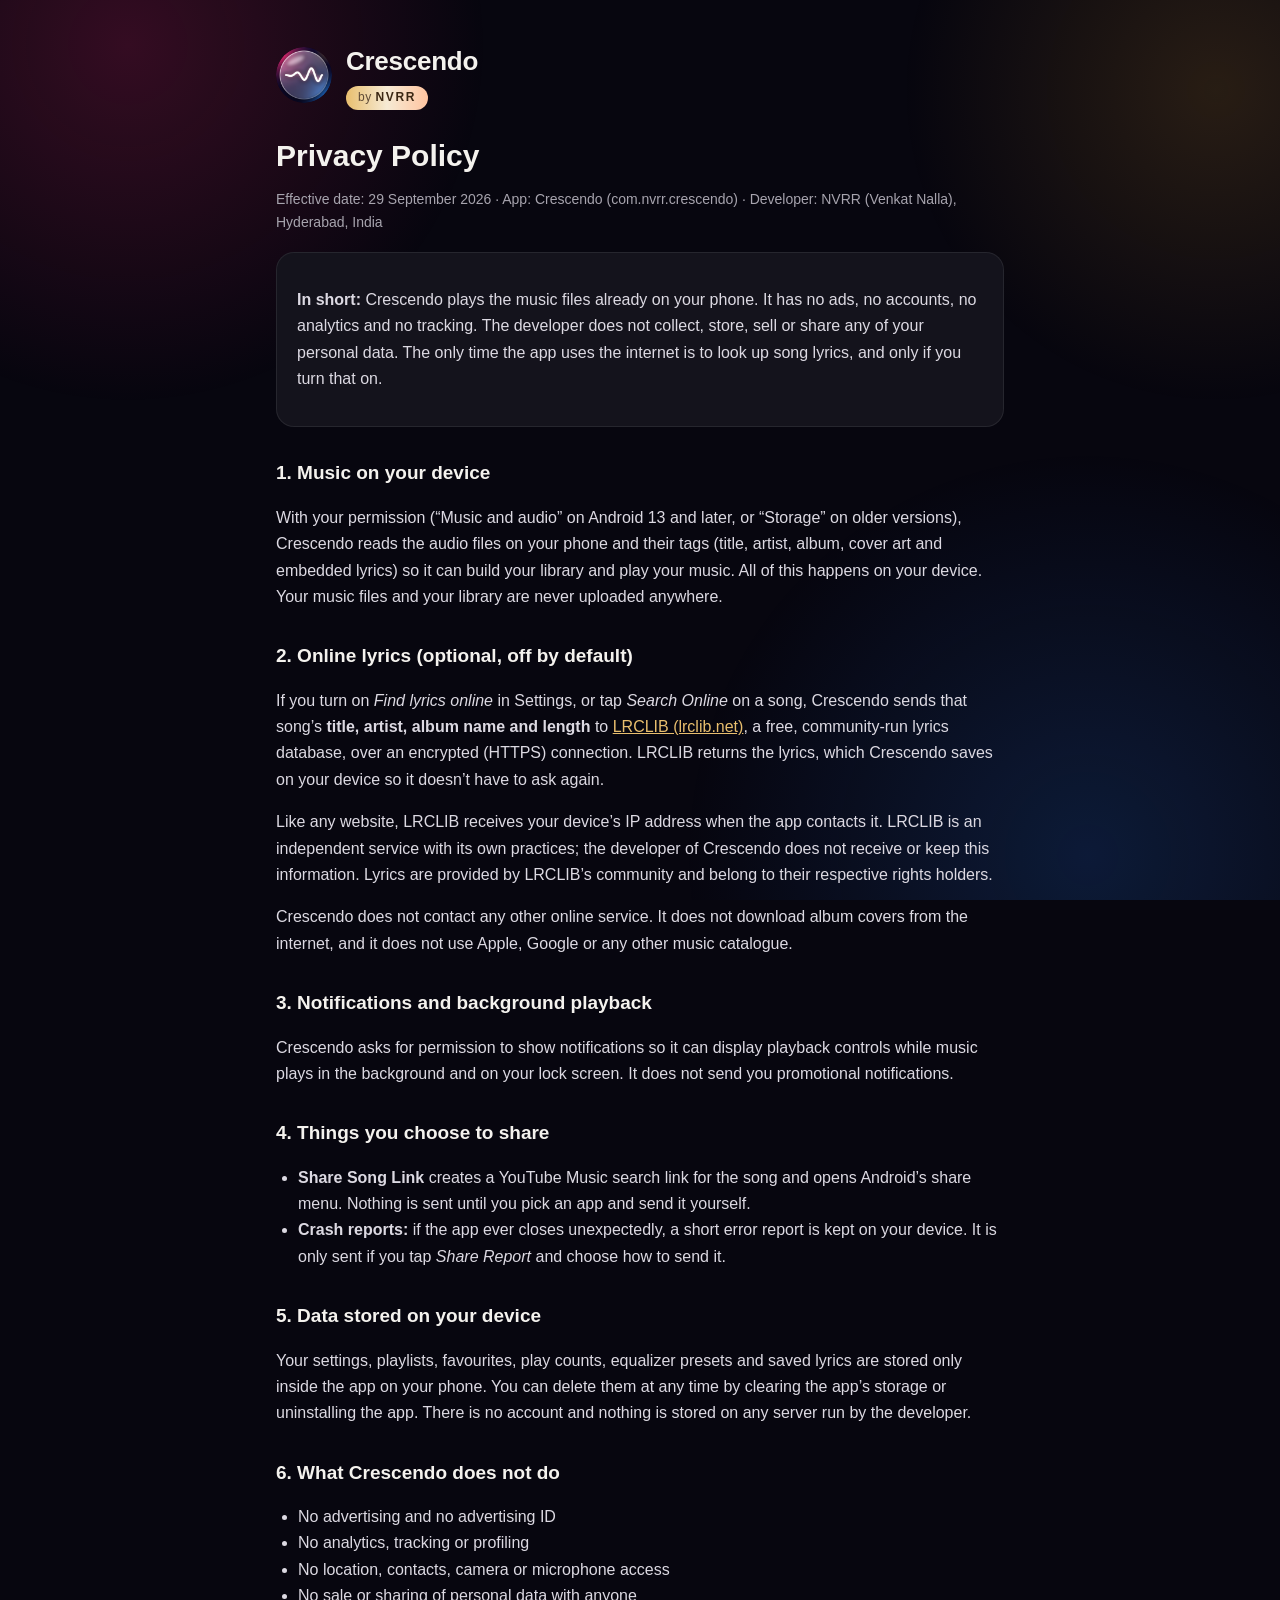
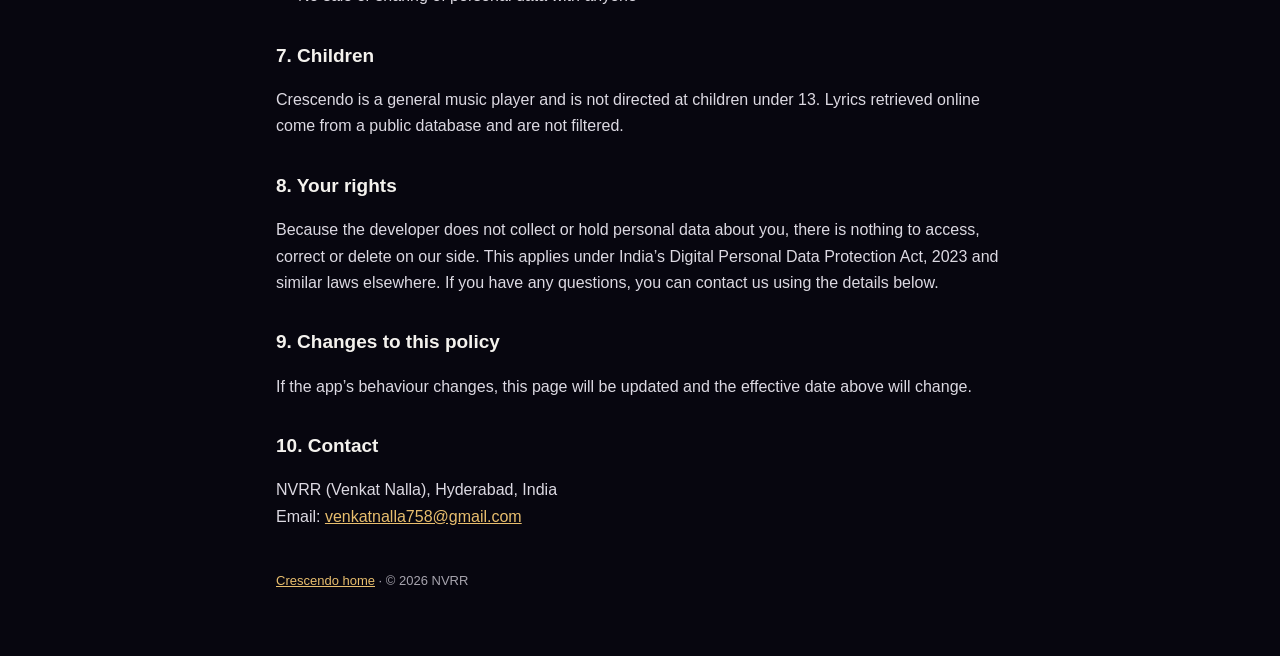
==== privacy.html @ ac02c3dc "Add Crescendo website and privacy policy Co-Authored-By: Claude Opus 5.5 <noreply@anthropic.com> Cla" ====
<!doctype html>
<html lang="en">
<head>
<meta charset="utf-8">
<meta name="viewport" content="width=device-width,initial-scale=1">
<title>Crescendo – Privacy Policy</title>
<meta name="description" content="Privacy policy for the Crescendo music player for Android, by NVRR.">
<link rel="icon" href="logo.png">
<link rel="stylesheet" href="style.css">
</head>
<body>
<main>
  <header>
    <img src="logo.png" alt="">
    <div>
      <div class="name">Crescendo</div>
      <div class="pill"><span>by </span>NVRR</div>
    </div>
  </header>

  <h1>Privacy Policy</h1>
  <p class="muted">Effective date: 29 September 2026 · App: Crescendo (com.nvrr.crescendo) · Developer: NVRR (Venkat Nalla), Hyderabad, India</p>

  <div class="card">
    <p><strong>In short:</strong> Crescendo plays the music files already on your phone. It has no ads, no accounts, no analytics and no tracking. The developer does not collect, store, sell or share any of your personal data. The only time the app uses the internet is to look up song lyrics, and only if you turn that on.</p>
  </div>

  <h2>1. Music on your device</h2>
  <p>With your permission (“Music and audio” on Android 13 and later, or “Storage” on older versions), Crescendo reads the audio files on your phone and their tags (title, artist, album, cover art and embedded lyrics) so it can build your library and play your music. All of this happens on your device. Your music files and your library are never uploaded anywhere.</p>

  <h2>2. Online lyrics (optional, off by default)</h2>
  <p>If you turn on <em>Find lyrics online</em> in Settings, or tap <em>Search Online</em> on a song, Crescendo sends that song’s <strong>title, artist, album name and length</strong> to <a href="https://lrclib.net" rel="noopener">LRCLIB (lrclib.net)</a>, a free, community-run lyrics database, over an encrypted (HTTPS) connection. LRCLIB returns the lyrics, which Crescendo saves on your device so it doesn’t have to ask again.</p>
  <p>Like any website, LRCLIB receives your device’s IP address when the app contacts it. LRCLIB is an independent service with its own practices; the developer of Crescendo does not receive or keep this information. Lyrics are provided by LRCLIB’s community and belong to their respective rights holders.</p>
  <p>Crescendo does not contact any other online service. It does not download album covers from the internet, and it does not use Apple, Google or any other music catalogue.</p>

  <h2>3. Notifications and background playback</h2>
  <p>Crescendo asks for permission to show notifications so it can display playback controls while music plays in the background and on your lock screen. It does not send you promotional notifications.</p>

  <h2>4. Things you choose to share</h2>
  <ul>
    <li><strong>Share Song Link</strong> creates a YouTube Music search link for the song and opens Android’s share menu. Nothing is sent until you pick an app and send it yourself.</li>
    <li><strong>Crash reports:</strong> if the app ever closes unexpectedly, a short error report is kept on your device. It is only sent if you tap <em>Share Report</em> and choose how to send it.</li>
  </ul>

  <h2>5. Data stored on your device</h2>
  <p>Your settings, playlists, favourites, play counts, equalizer presets and saved lyrics are stored only inside the app on your phone. You can delete them at any time by clearing the app’s storage or uninstalling the app. There is no account and nothing is stored on any server run by the developer.</p>

  <h2>6. What Crescendo does not do</h2>
  <ul>
    <li>No advertising and no advertising ID</li>
    <li>No analytics, tracking or profiling</li>
    <li>No location, contacts, camera or microphone access</li>
    <li>No sale or sharing of personal data with anyone</li>
  </ul>

  <h2>7. Children</h2>
  <p>Crescendo is a general music player and is not directed at children under 13. Lyrics retrieved online come from a public database and are not filtered.</p>

  <h2>8. Your rights</h2>
  <p>Because the developer does not collect or hold personal data about you, there is nothing to access, correct or delete on our side. This applies under India’s Digital Personal Data Protection Act, 2023 and similar laws elsewhere. If you have any questions, you can contact us using the details below.</p>

  <h2>9. Changes to this policy</h2>
  <p>If the app’s behaviour changes, this page will be updated and the effective date above will change.</p>

  <h2>10. Contact</h2>
  <p>NVRR (Venkat Nalla), Hyderabad, India<br>Email: <a href="mailto:venkatnalla758@gmail.com">venkatnalla758@gmail.com</a></p>

  <footer><a href="index.html">Crescendo home</a> · © 2026 NVRR</footer>
</main>
</body>
</html>
---- style.css ----
:root{--bg:#07060f;--card:#14131c;--text:#f4f2ee;--dim:#a7a4ae;--gold:#e8be6e;--cream:#f6ead4;--peach:#ffc4a0;--pink:#ff7aa8;--blue:#6fa8ff}
*{box-sizing:border-box}
html{-webkit-text-size-adjust:100%}
body{margin:0;background:var(--bg);color:var(--text);font:16px/1.65 -apple-system,BlinkMacSystemFont,"Segoe UI",Roboto,Inter,Arial,sans-serif}
body::before{content:"";position:fixed;inset:0;z-index:-1;background:
 radial-gradient(40vmax 40vmax at 10% 5%,#ec286e33,transparent 70%),
 radial-gradient(35vmax 35vmax at 95% 10%,#e6a03226,transparent 70%),
 radial-gradient(45vmax 45vmax at 85% 95%,#2878f02e,transparent 70%)}
main{max-width:760px;margin:0 auto;padding:40px 16px 64px}
header{display:flex;align-items:center;gap:14px;margin-bottom:28px}
header img{width:56px;height:56px;border-radius:50%}
header .name{font-size:26px;font-weight:600;letter-spacing:-.01em}
.pill{display:inline-block;margin-top:2px;padding:2px 12px;border-radius:999px;font-size:12px;font-weight:700;letter-spacing:.14em;color:#3c2814;background:linear-gradient(90deg,var(--gold),var(--cream),var(--peach))}
.pill span{font-weight:400;letter-spacing:.04em;color:#5f4b37}
h1{font-size:30px;line-height:1.2;margin:8px 0 6px}
h2{font-size:19px;margin:30px 0 8px}
p,li{color:#dcd9e2}
.muted{color:var(--dim);font-size:14px}
.card{background:var(--card);border:1px solid #ffffff14;border-radius:18px;padding:18px 20px;margin:18px 0}
a{color:var(--gold)}
ul{padding-left:22px}
footer{margin-top:40px;color:var(--dim);font-size:13px}
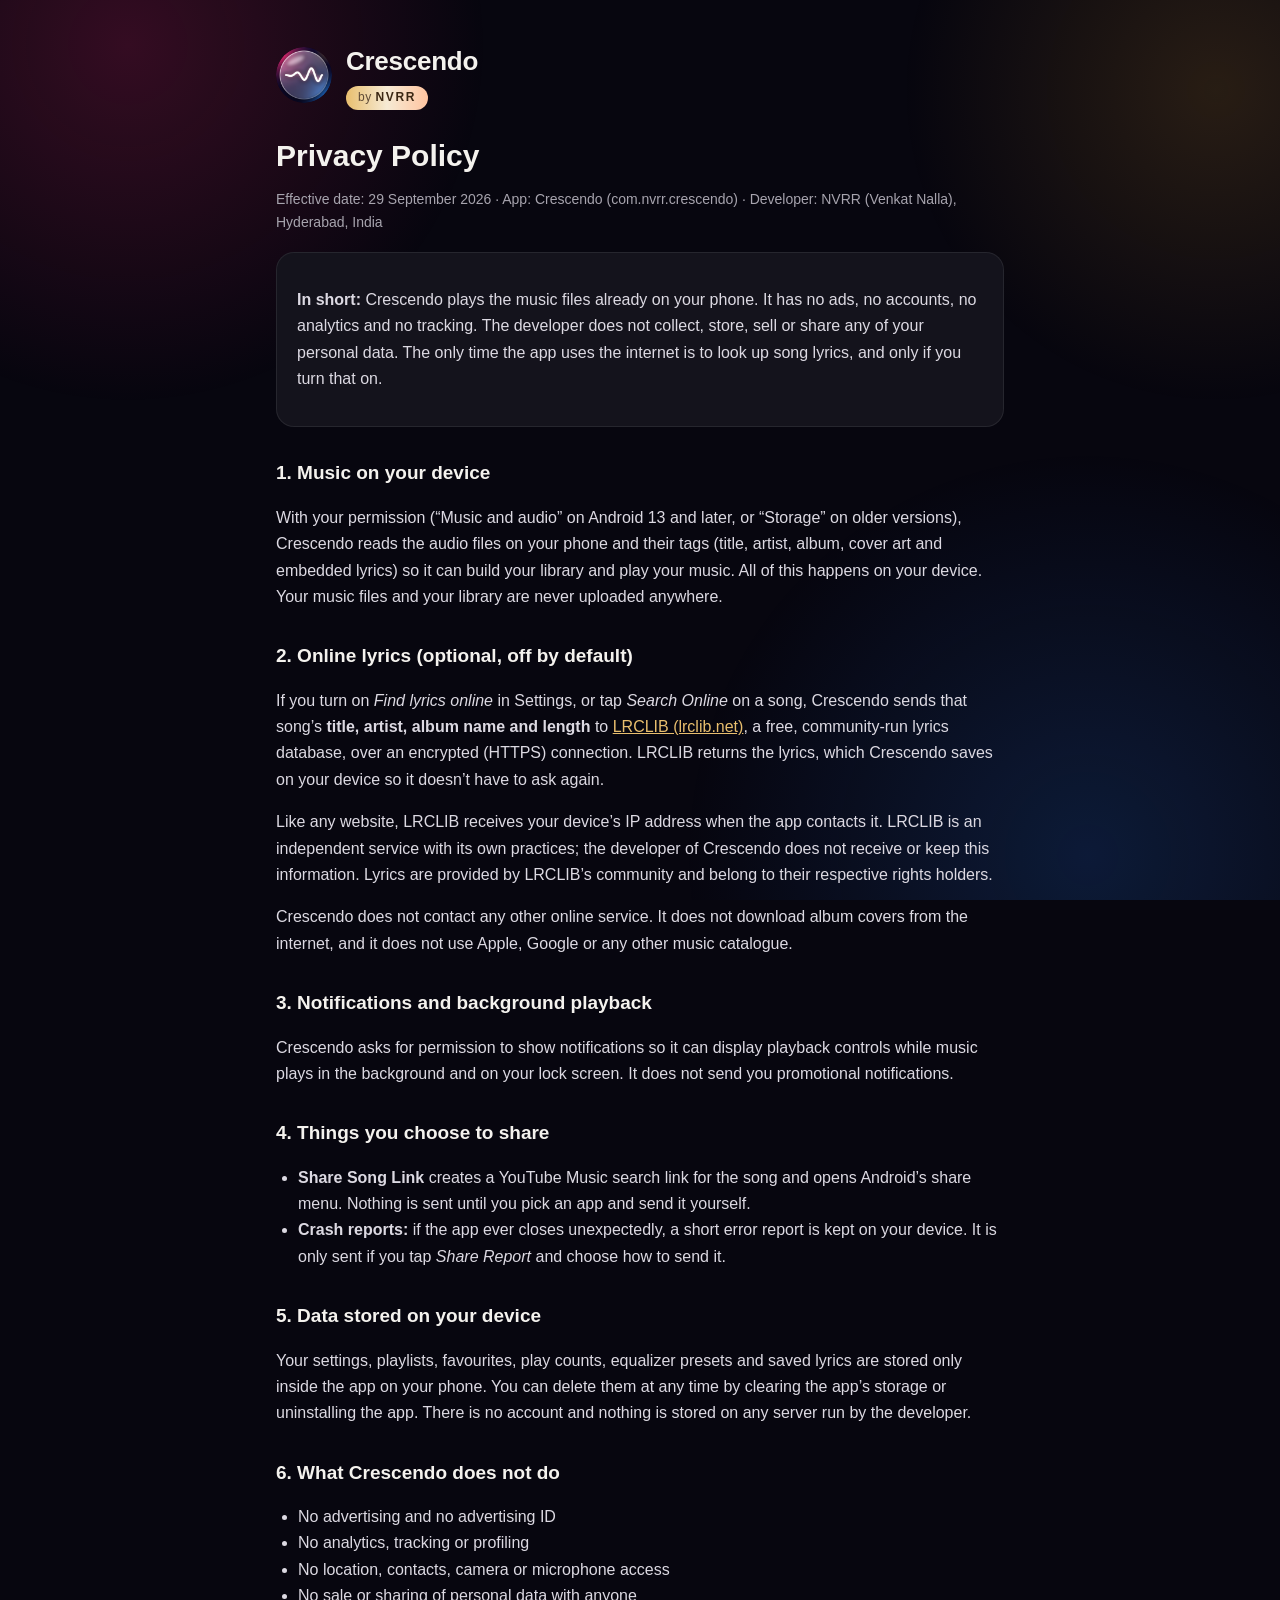
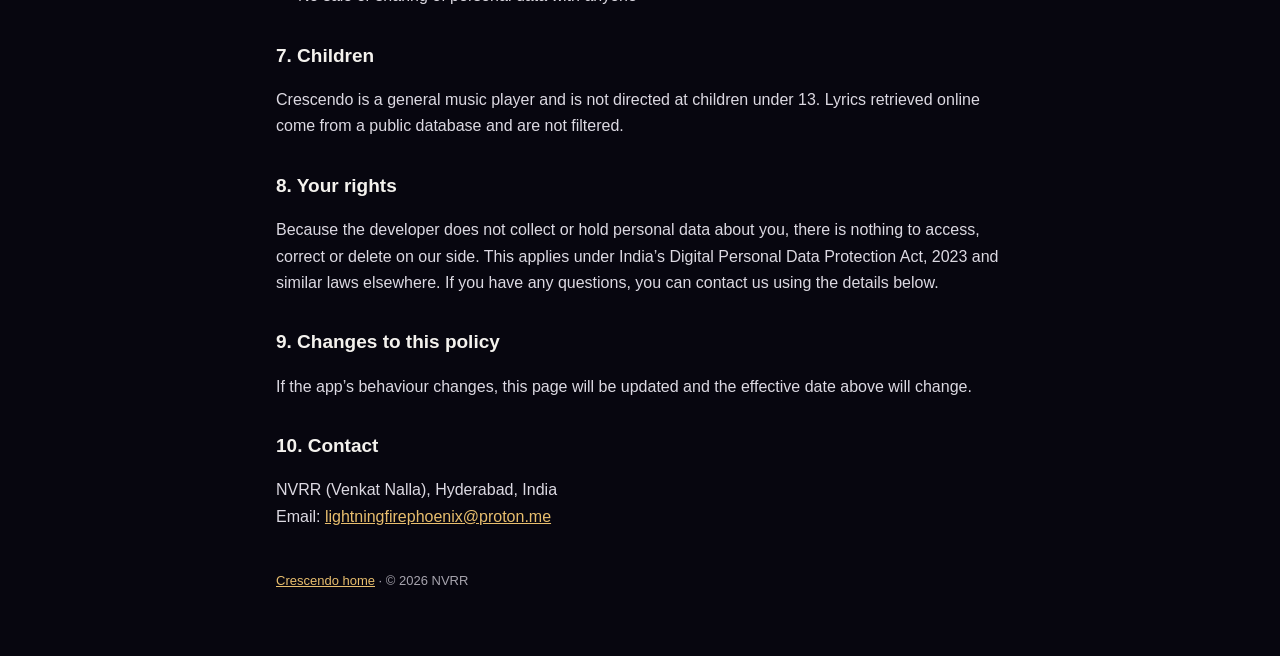
==== commit 8752fca2: "Use support email in privacy policy Co-Authored-By: Claude Opus 5.5 <noreply@anthropic.com> Claude-S" ====
--- a/privacy.html
+++ b/privacy.html
@@ -63,7 +63,7 @@
   <p>If the app’s behaviour changes, this page will be updated and the effective date above will change.</p>
 
   <h2>10. Contact</h2>
-  <p>NVRR (Venkat Nalla), Hyderabad, India<br>Email: <a href="mailto:venkatnalla758@gmail.com">venkatnalla758@gmail.com</a></p>
+  <p>NVRR (Venkat Nalla), Hyderabad, India<br>Email: <a href="mailto:lightningfirephoenix@proton.me">lightningfirephoenix@proton.me</a></p>
 
   <footer><a href="index.html">Crescendo home</a> · © 2026 NVRR</footer>
 </main>
